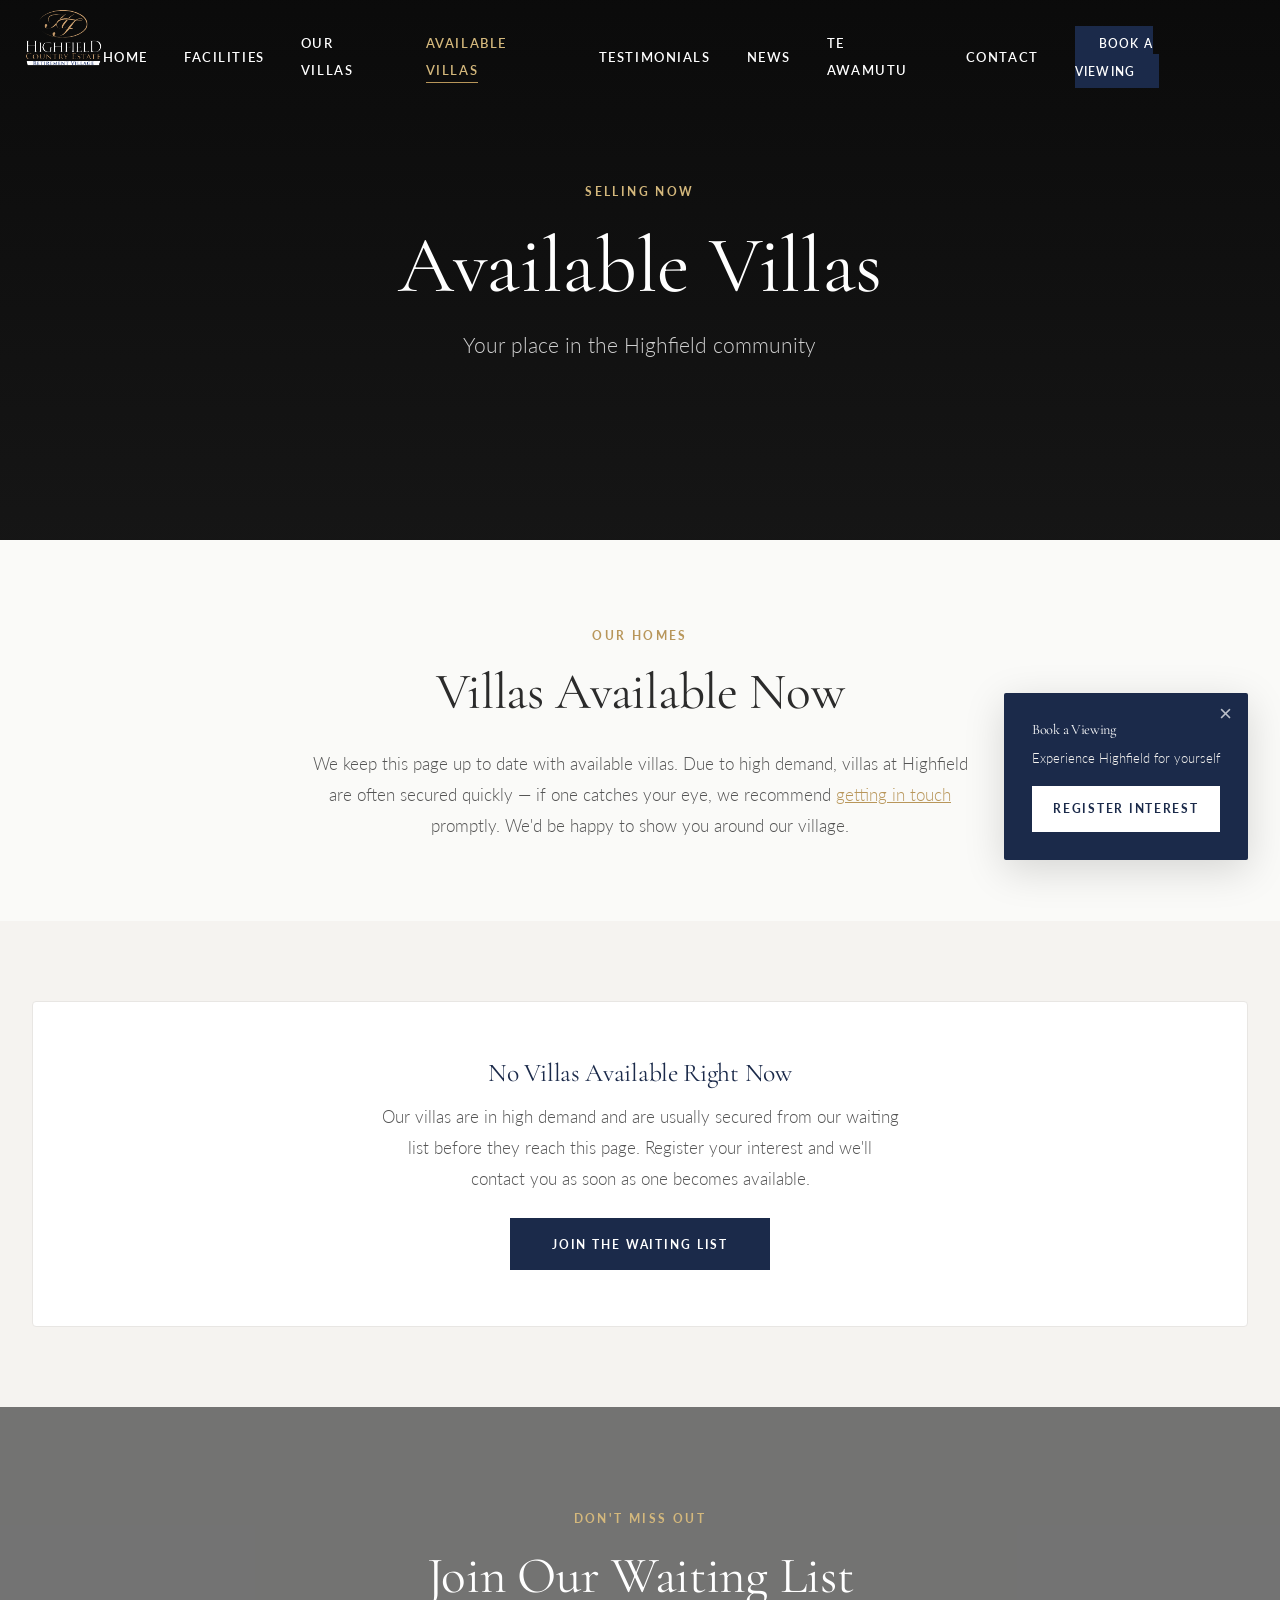
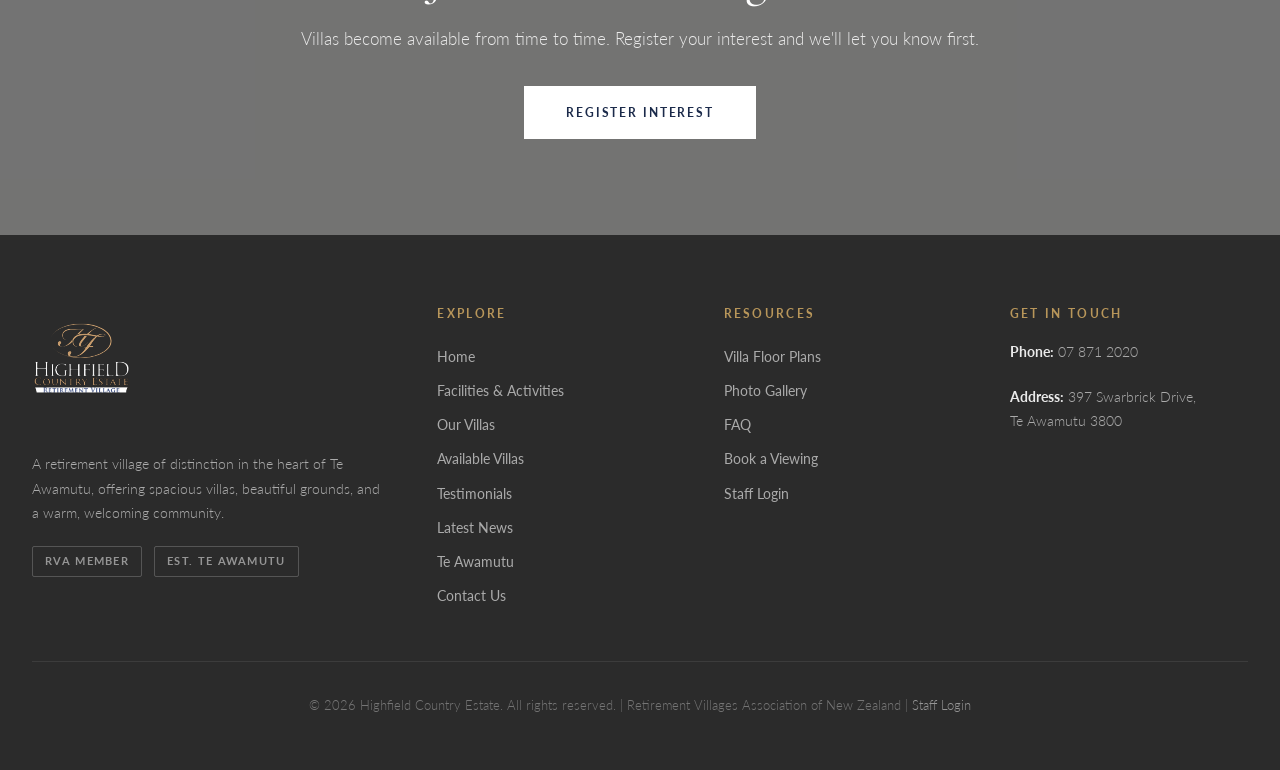
==== available-villas.html @ c6c20c53 "Add files via upload" ====
<!DOCTYPE html>
<html lang="en">
<head>
  <meta charset="UTF-8">
  <meta name="viewport" content="width=device-width, initial-scale=1.0">
  <title>Available Villas — Highfield Country Estate</title>
  <meta name="description" content="Villas currently available at Highfield Country Estate retirement village in Te Awamutu.">
  <link rel="preconnect" href="https://fonts.googleapis.com">
  <link href="https://fonts.googleapis.com/css2?family=Cormorant+Garamond:ital,wght@0,300;0,400;0,500;0,600;0,700;1,300;1,400;1,500&family=Lato:wght@300;400;600;700&display=swap" rel="stylesheet">
  <link rel="stylesheet" href="css/style.css">
  <link rel="icon" type="image/png" href="https://d3e5t04pmhhh45.cloudfront.net/logos/968/dark.v20250306110235.png">
</head>
<body>

  <!-- ===== HEADER ===== -->
  <header class="site-header" id="header">
    <div class="header-inner">
      <a href="index.html" class="logo">
        <img src="images/logo.svg" alt="Highfield Country Estate" style="height: 80px; width: auto; display: block; background: transparent;">
      </a>
      <button class="nav-toggle" id="navToggle" aria-label="Toggle navigation">
        <span></span><span></span><span></span>
      </button>
      <nav class="main-nav" id="mainNav">
        <ul>
          <li><a href="index.html">Home</a></li>
          <li><a href="facilities.html">Facilities</a></li>
          <li><a href="villas.html">Our Villas</a></li>
          <li><a href="available-villas.html" class="active">Available Villas</a></li>
          <li><a href="testimonials.html">Testimonials</a></li>
          <li><a href="news.html">News</a></li>
          <li><a href="te-awamutu.html">Te Awamutu</a></li>
          <li><a href="contact.html">Contact</a></li>
          <li><a href="contact.html" class="nav-cta">Book a Viewing</a></li>
        </ul>
      </nav>
    </div>
  </header>

  <!-- ===== PAGE HERO ===== -->
  <section class="hero page-hero">
    <div class="hero-bg" style="background-image: url('https://rocketspark.pictures/CF-a0fada4e-e520-45de-903a-7fb792ec3360/fit=cover,gravity=auto,width=1600,height=900,sharpen=1.00/1150aea2f7b8bb87fc5059102fbc6cbb.jpg');"></div>
    <div class="hero-content">
      <span class="section-label">Selling Now</span>
      <h1 data-edit="available-villas.heroTitle">Available Villas</h1>
      <p class="hero-tagline" data-edit="available-villas.heroTagline">Your place in the Highfield community</p>
    </div>
  </section>

  <!-- ===== INTRO ===== -->
  <section class="section-white" style="padding: 5rem 0;">
    <div class="container-tight">
      <div class="text-center">
        <span class="section-label">Our Homes</span>
        <h2 class="section-title centered" data-edit="available-villas.heading1">Villas Available Now</h2>
        <p style="max-width: 680px; margin: 0 auto;">We keep this page up to date with available villas. Due to high demand, villas at Highfield are often secured quickly &mdash; if one catches your eye, we recommend <a href="contact.html" style="color: var(--gold); text-decoration: underline;">getting in touch</a> promptly. We'd be happy to show you around our village.</p>
      </div>
    </div>
  </section>

  <!-- ===== AVAILABLE VILLA CARDS ===== -->
  <section class="section-cream">
    <div class="container">
      <div id="hf-villas" class="grid grid-3"></div>
    </div>
  </section>

  <!-- ===== CTA ===== -->
  <section class="cta-banner">
    <div class="cta-banner-bg" style="background-image: url('https://rocketspark.pictures/CF-a0fada3f-053b-4a9c-ac99-373a5bd87afc/fit=cover,gravity=auto,width=1600,height=900,sharpen=1.00/80f9bd8e4596696e712f39272c5ea77f.jpg');"></div>
    <div class="cta-banner-content">
      <span class="section-label" style="color: var(--gold-light);">Don't Miss Out</span>
      <h2 data-edit="available-villas.heading2">Join Our Waiting List</h2>
      <p data-edit="available-villas.para1">Villas become available from time to time. Register your interest and we'll let you know first.</p>
      <a href="contact.html" class="btn btn-light">Register Interest</a>
    </div>
  </section>

  <!-- ===== FOOTER ===== -->
  <footer class="site-footer">
    <div class="container">
      <div class="footer-grid">
        <div class="footer-col">
          <div class="footer-logo">
            <a href="index.html"><img src="images/logo.svg" alt="Highfield Country Estate" style="height: 100px; width: auto; display: block; background: transparent; margin-bottom: 1rem;"></a>
          </div>
          <p data-edit="available-villas.para2">A retirement village of distinction in the heart of Te Awamutu, offering spacious villas, beautiful grounds, and a warm, welcoming community.</p>
          <div class="footer-badges">
            <div class="footer-badge">RVA Member</div>
            <div class="footer-badge">Est. Te Awamutu</div>
          </div>
        </div>
        <div class="footer-col">
          <h4>Explore</h4>
          <a href="index.html">Home</a>
          <a href="facilities.html">Facilities &amp; Activities</a>
          <a href="villas.html">Our Villas</a>
          <a href="available-villas.html">Available Villas</a>
          <a href="testimonials.html">Testimonials</a>
          <a href="news.html">Latest News</a>
          <a href="te-awamutu.html">Te Awamutu</a>
          <a href="contact.html">Contact Us</a>
        </div>
        <div class="footer-col">
          <h4>Resources</h4>
          <a href="villas.html#floor-plans">Villa Floor Plans</a>
          <a href="gallery.html">Photo Gallery</a>
          <a href="contact.html#faq">FAQ</a>
          <a href="contact.html">Book a Viewing</a>
          <a href="staff-login.html">Staff Login</a>
        </div>
        <div class="footer-col">
          <h4>Get in Touch</h4>
          <p><strong style="color: rgba(255,255,255,0.9);">Phone:</strong> 07 871 2020</p>
          <p><strong style="color: rgba(255,255,255,0.9);">Address:</strong> 397 Swarbrick Drive,<br>Te Awamutu 3800</p>
        </div>
      </div>
      <div class="footer-bottom">
        <p>&copy; 2026 Highfield Country Estate. All rights reserved. | Retirement Villages Association of New Zealand | <a href="staff-login.html" style="color: rgba(255,255,255,0.5);">Staff Login</a></p>
      </div>
    </div>
  </footer>

  <!-- ===== STICKY SIDEBAR ===== -->
  <aside class="sticky-sidebar" id="stickySidebar">
    <button class="sidebar-close" onclick="document.getElementById('stickySidebar').style.display='none'" aria-label="Close">&times;</button>
    <h4>Book a Viewing</h4>
    <p>Experience Highfield for yourself</p>
    <a href="contact.html" class="btn btn-light">Register Interest</a>
  </aside>

  <script src="js/site-data.js"></script>
  <script src="js/cms.js"></script>
  <script>
    document.getElementById('navToggle').addEventListener('click', () => {
      document.getElementById('mainNav').classList.toggle('open');
    });
  </script>
</body>
</html>
---- css/style.css ----
/* ====================================
   HIGHFIELD COUNTRY ESTATE
   Sanderson Group Aesthetic — Complete
   ==================================== */

@import url('https://fonts.googleapis.com/css2?family=Cormorant+Garamond:ital,wght@0,300;0,400;0,500;0,600;0,700;1,300;1,400;1,500&family=Lato:wght@300;400;600;700&display=swap');

/* ====================================
   ROOT VARIABLES
   ==================================== */
:root {
  /* Palette */
  --primary-green: #1B2A4A;
  --dark-green: #132038;
  --accent-green: #2C4070;
  --cream: #F5F3F0;
  --cream-dark: #E8E4DF;
  --off-white: #FAFAF8;
  --text-dark: #2B2B2B;
  --text-mid: #555;
  --text-light: #FFFFFF;
  --border-light: #E8E6E3;
  --gold: #B8965A;
  --gold-light: #D4B87C;

  /* Typography */
  --font-serif: 'Cormorant Garamond', Georgia, serif;
  --font-sans: 'Lato', 'Helvetica Neue', sans-serif;

  /* Spacing */
  --spacing-xs: 0.5rem;
  --spacing-sm: 1rem;
  --spacing-md: 2rem;
  --spacing-lg: 3rem;
  --spacing-xl: 4rem;
  --spacing-xxl: 6rem;

  /* Transitions */
  --transition: all 0.4s cubic-bezier(0.4, 0, 0.2, 1);
  --transition-fade: opacity 0.6s ease-out;
}

/* ====================================
   GLOBAL RESET
   ==================================== */
*, *::before, *::after {
  margin: 0;
  padding: 0;
  box-sizing: border-box;
}

html {
  scroll-behavior: smooth;
  font-size: 16px;
}

body {
  font-family: var(--font-sans);
  color: var(--text-dark);
  background-color: var(--off-white);
  line-height: 1.7;
  -webkit-font-smoothing: antialiased;
  -moz-osx-font-smoothing: grayscale;
  overflow-x: hidden;
}

img {
  max-width: 100%;
  height: auto;
  display: block;
}

/* ====================================
   TYPOGRAPHY
   ==================================== */
h1, h2, h3, h4, h5, h6 {
  font-family: var(--font-serif);
  font-weight: 400;
  line-height: 1.2;
  letter-spacing: -0.3px;
  color: var(--text-dark);
}

h1 { font-size: clamp(2.8rem, 7vw, 4.5rem); margin-bottom: 1rem; }
h2 { font-size: clamp(2rem, 5vw, 3.2rem); margin-bottom: 1rem; }
h3 { font-size: clamp(1.4rem, 3vw, 1.8rem); margin-bottom: 0.75rem; }
h4 { font-size: 1.1rem; margin-bottom: 0.5rem; }

p {
  font-size: 1.05rem;
  line-height: 1.85;
  margin-bottom: 1.25rem;
  font-weight: 300;
  color: var(--text-mid);
}

a {
  color: var(--primary-green);
  text-decoration: none;
  transition: var(--transition);
}

a:hover { opacity: 0.75; }

ul { list-style: none; }

/* ====================================
   LAYOUT
   ==================================== */
.container {
  max-width: 1300px;
  margin: 0 auto;
  padding: 0 2rem;
}

.container-tight {
  max-width: 860px;
  margin: 0 auto;
  padding: 0 2rem;
}

.text-center { text-align: center; }

/* ====================================
   SECTION LABELS & TITLES
   ==================================== */
.section-label {
  display: inline-block;
  font-family: var(--font-sans);
  font-size: 0.75rem;
  font-weight: 700;
  text-transform: uppercase;
  letter-spacing: 0.2em;
  color: var(--gold);
  margin-bottom: 1rem;
}

.section-title {
  font-family: var(--font-serif);
  font-weight: 400;
  line-height: 1.2;
  margin-bottom: 1.5rem;
}

.section-title.centered {
  text-align: center;
}

/* ====================================
   SECTION BACKGROUNDS
   ==================================== */
.section-white {
  background-color: var(--off-white);
  padding: 5rem 0;
}

.section-cream {
  background-color: var(--cream);
  padding: 5rem 0;
}

.section-green {
  background-color: var(--primary-green);
  padding: 5rem 0;
  color: var(--text-light);
}

.section-green h1, .section-green h2, .section-green h3, .section-green h4 {
  color: var(--text-light);
}

.section-green p { color: var(--cream); }

/* Legacy section classes */
.section { padding: var(--spacing-xxl) 0; }
.bg-green { background-color: var(--primary-green); color: var(--text-light); }
.bg-green h1, .bg-green h2, .bg-green h3 { color: var(--text-light); }
.bg-green p, .bg-green a { color: var(--cream); }
.bg-cream { background-color: var(--cream); }
.bg-white { background-color: var(--off-white); }

/* ====================================
   HEADER & NAVIGATION
   ==================================== */
.site-header {
  position: absolute;
  top: 0;
  left: 0;
  right: 0;
  z-index: 1000;
  background: transparent;
  border: none;
  outline: none;
  box-shadow: none;
}

.header-inner {
  max-width: 1400px;
  margin: 0 auto;
  display: flex;
  justify-content: space-between;
  align-items: flex-start;
  padding: 1rem 2.5rem;
}

/* Logo */
.site-header .logo {
  display: flex;
  align-items: center;
  gap: 0.75rem;
  text-decoration: none;
  max-width: none;
  margin-top: -1rem;
  margin-left: -1rem;
}

.site-header .logo-icon {
  width: 48px;
  height: 48px;
  object-fit: contain;
}

/* Header logo image: white on transparent header over dark hero */
.site-header .logo img {
  height: 150px;
  width: auto;
  display: block;
  background: transparent;
}

.logo-text h2 {
  font-family: var(--font-serif);
  font-size: 1.5rem;
  font-weight: 500;
  color: var(--text-dark);
  margin-bottom: 0;
  line-height: 1.1;
  letter-spacing: 0.5px;
}

.logo-text h2 {
  color: var(--text-dark);
}

.logo-text span {
  font-family: var(--font-sans);
  font-size: 0.65rem;
  font-weight: 600;
  text-transform: uppercase;
  letter-spacing: 0.25em;
  color: var(--gold);
}

/* Main Nav */
.main-nav {
  padding-top: 0.75rem;
}

.main-nav ul {
  display: flex;
  align-items: center;
  gap: 2.25rem;
  list-style: none;
}

.main-nav a {
  font-family: var(--font-sans);
  font-size: 0.82rem;
  font-weight: 600;
  text-transform: uppercase;
  letter-spacing: 0.12em;
  color: #fff;
  position: relative;
  padding-bottom: 2px;
}

.main-nav a::after {
  content: '';
  position: absolute;
  bottom: -3px;
  left: 0;
  width: 0;
  height: 1.5px;
  background: var(--gold);
  transition: width 0.3s ease;
}

.main-nav a:hover::after,
.main-nav a.active::after {
  width: 100%;
}

.main-nav a:hover { opacity: 1; color: var(--gold-light); }
.main-nav a.active { color: var(--gold-light); }

/* Nav CTA Button */
.nav-cta {
  background: var(--primary-green) !important;
  color: var(--text-light) !important;
  padding: 0.6rem 1.5rem !important;
  border-radius: 0 !important;
  letter-spacing: 0.1em !important;
  font-size: 0.75rem !important;
  transition: background 0.3s ease !important;
}

.nav-cta::after { display: none !important; }

.nav-cta:hover {
  background: var(--dark-green) !important;
  opacity: 1 !important;
}

/* Mobile Nav Toggle */
.nav-toggle {
  display: none;
  flex-direction: column;
  gap: 5px;
  background: none;
  border: none;
  cursor: pointer;
  padding: 4px;
  z-index: 1001;
}

.nav-toggle span {
  width: 22px;
  height: 2px;
  background: #fff;
  transition: var(--transition);
  display: block;
}

@media (max-width: 968px) {
  .nav-toggle { display: flex; }

  .main-nav {
    position: fixed;
    top: 0;
    right: 0;
    width: 100%;
    height: 100vh;
    background: rgba(255,255,255,0.98);
    backdrop-filter: blur(20px);
    transform: translateX(100%);
    transition: transform 0.4s cubic-bezier(0.4, 0, 0.2, 1);
    display: flex;
    align-items: center;
    justify-content: center;
  }

  .main-nav.open { transform: translateX(0); }

  .main-nav ul {
    flex-direction: column;
    gap: 2rem;
    text-align: center;
  }

  .main-nav a { font-size: 1.2rem; }

  .header-inner { padding: 1rem 1.5rem; }
}

/* ====================================
   HERO SECTION
   ==================================== */
.hero {
  position: relative;
  height: 100vh;
  min-height: 600px;
  background: #000;
  display: flex;
  align-items: center;
  justify-content: center;
  overflow: hidden;
  margin: 0;
  padding: 0;
  border: none;
  outline: none;
}

.hero-bg {
  position: absolute;
  inset: 0;
  background-size: cover;
  background-position: center;
  background-repeat: no-repeat;
}

.hero-bg::after {
  content: '';
  position: absolute;
  inset: 0;
  background: linear-gradient(
    to bottom,
    rgba(43, 43, 43, 0.25) 0%,
    rgba(43, 43, 43, 0.50) 100%
  );
}

.hero-content {
  position: relative;
  z-index: 10;
  text-align: center;
  color: var(--text-light);
  max-width: 900px;
  padding: 2rem;
}

.hero h1 {
  color: var(--text-light);
  font-size: clamp(2.8rem, 8vw, 5rem);
  margin-bottom: 0.75rem;
  animation: fadeInUp 0.8s ease-out 0.3s backwards;
}

.hero .subtitle {
  font-family: var(--font-sans);
  font-size: clamp(1.1rem, 2.5vw, 1.6rem);
  color: rgba(255,255,255,0.85);
  font-weight: 300;
  letter-spacing: 0.03em;
  animation: fadeInUp 0.8s ease-out 0.5s backwards;
}

.hero-tagline {
  font-family: var(--font-sans);
  font-size: clamp(1rem, 2vw, 1.3rem);
  color: rgba(255,255,255,0.8) !important;
  font-weight: 300;
  max-width: 600px;
  margin: 0.75rem auto 0;
}

/* Page hero (shorter, for subpages) */
.page-hero {
  height: 60vh;
  min-height: 420px;
}

.page-hero .section-label {
  color: var(--gold-light);
}

/* Hero video (homepage) */
.hero-video-container {
  position: absolute;
  inset: 0;
  z-index: 2;
}

.hero-video-container iframe {
  position: absolute;
  top: 50%;
  left: 50%;
  transform: translate(-50%, -50%);
  width: 177.78vh; /* 16:9 aspect ratio */
  height: 100vh;
  min-width: 100%;
  min-height: 100%;
  border: none;
}

.hero-video-container::after {
  content: '';
  position: absolute;
  inset: 0;
  background: linear-gradient(
    to bottom,
    rgba(43, 43, 43, 0.15) 0%,
    rgba(43, 43, 43, 0.45) 100%
  );
  pointer-events: none;
}

/* ====================================
   FEATURE SECTIONS (Image + Text pairs)
   ==================================== */
.feature-pair {
  display: grid;
  grid-template-columns: 1fr 1fr;
  gap: 4rem;
  align-items: center;
  margin-bottom: 4rem;
}

.feature-pair:last-child { margin-bottom: 0; }

.feature-pair.reverse .feature-image { order: 2; }
.feature-pair.reverse .feature-text { order: 1; }

.feature-image {
  position: relative;
  overflow: hidden;
  border-radius: 2px;
}

.feature-image img {
  width: 100%;
  height: auto;
  display: block;
  transition: transform 0.7s ease;
}

.feature-pair:hover .feature-image img {
  transform: scale(1.03);
}

.feature-text { padding: 1rem 0; }
.feature-text h2 { margin-bottom: 1.25rem; }
.feature-text p { margin-bottom: 1rem; }

@media (max-width: 968px) {
  .feature-pair {
    grid-template-columns: 1fr;
    gap: 2rem;
  }
  .feature-pair.reverse .feature-image,
  .feature-pair.reverse .feature-text { order: initial; }
}

/* ====================================
   GRID SYSTEM
   ==================================== */
.grid {
  display: grid;
  gap: 2rem;
}

.grid-2 { grid-template-columns: repeat(2, 1fr); }
.grid-3 { grid-template-columns: repeat(3, 1fr); }
.grid-4 { grid-template-columns: repeat(4, 1fr); }

.grid-card {
  background: white;
  border-radius: 2px;
  overflow: hidden;
  transition: transform 0.4s ease, box-shadow 0.4s ease;
}

.grid-card:hover {
  transform: translateY(-4px);
  box-shadow: 0 12px 40px rgba(0,0,0,0.08);
}

.grid-card img {
  width: 100%;
  height: 280px;
  object-fit: cover;
  transition: transform 0.6s ease;
}

.grid-card:hover img { transform: scale(1.04); }

.grid-card-content {
  padding: 1.5rem;
}

.grid-card h3 { font-size: 1.2rem; margin-bottom: 0.5rem; }
.grid-card p { font-size: 0.95rem; color: var(--text-mid); margin-bottom: 0; }

@media (max-width: 968px) {
  .grid-3, .grid-4 { grid-template-columns: repeat(2, 1fr); }
}

@media (max-width: 600px) {
  .grid-2, .grid-3, .grid-4 { grid-template-columns: 1fr; }
}

/* ====================================
   BUTTONS
   ==================================== */
.btn {
  display: inline-block;
  padding: 0.85rem 2.5rem;
  font-family: var(--font-sans);
  font-size: 0.78rem;
  font-weight: 700;
  text-transform: uppercase;
  letter-spacing: 0.15em;
  border: 2px solid var(--primary-green);
  background: var(--primary-green);
  color: var(--text-light);
  cursor: pointer;
  transition: var(--transition);
  text-decoration: none;
  border-radius: 0;
  text-align: center;
}

.btn:hover {
  background: var(--dark-green);
  border-color: var(--dark-green);
  opacity: 1;
}

.btn-primary {
  background: var(--primary-green);
  border-color: var(--primary-green);
  color: var(--text-light);
}

.btn-primary:hover {
  background: var(--dark-green);
  border-color: var(--dark-green);
}

.btn-outline {
  background: transparent;
  color: var(--primary-green);
}

.btn-outline:hover {
  background: var(--primary-green);
  color: var(--text-light);
}

.btn-light {
  background: var(--text-light);
  color: var(--primary-green);
  border-color: var(--text-light);
}

.btn-light:hover {
  background: var(--cream);
  border-color: var(--cream);
  opacity: 1;
}

/* ====================================
   CTA BLOCKS
   ==================================== */
.cta-block {
  text-align: center;
  padding: 4rem 2rem;
  background: var(--primary-green);
  border-radius: 2px;
}

.cta-block h2 { color: var(--text-light); margin-bottom: 1.25rem; }
.cta-block p { color: var(--cream); margin-bottom: 2rem; font-size: 1.15rem; }

/* Full-width CTA Banner with background image */
.cta-banner {
  position: relative;
  padding: 6rem 2rem;
  overflow: hidden;
  text-align: center;
}

.cta-banner-bg {
  position: absolute;
  inset: 0;
  background-size: cover;
  background-position: center;
}

.cta-banner-bg::after {
  content: '';
  position: absolute;
  inset: 0;
  background: rgba(43, 43, 43, 0.65);
}

.cta-banner-content {
  position: relative;
  z-index: 2;
  max-width: 700px;
  margin: 0 auto;
}

.cta-banner-content h2 { color: var(--text-light); margin-bottom: 1rem; }
.cta-banner-content p { color: rgba(255,255,255,0.85); margin-bottom: 2rem; }

/* ====================================
   TESTIMONIALS
   ==================================== */
.testimonial {
  background: var(--cream);
  padding: 4rem 3rem;
  border-radius: 2px;
  text-align: center;
  margin-bottom: 3rem;
}

.testimonial-quote {
  font-family: var(--font-serif);
  font-size: clamp(1.4rem, 3.5vw, 2rem);
  font-weight: 400;
  font-style: italic;
  color: var(--text-dark);
  margin-bottom: 1.5rem;
  line-height: 1.5;
}

.testimonial-card {
  background: var(--cream);
  padding: 3rem;
  border-radius: 2px;
  border-left: 3px solid var(--gold);
}

.testimonial-card blockquote {
  font-family: var(--font-serif);
  font-size: 1.2rem;
  font-style: italic;
  color: var(--text-dark);
  line-height: 1.7;
  margin-bottom: 1.25rem;
}

.testimonial-author {
  font-family: var(--font-sans);
  font-weight: 700;
  color: var(--primary-green);
  font-size: 0.8rem;
  text-transform: uppercase;
  letter-spacing: 0.15em;
}

/* ====================================
   TEAM GRID
   ==================================== */
.team-grid {
  display: grid;
  grid-template-columns: repeat(auto-fill, minmax(180px, 1fr));
  gap: 2.5rem;
  margin-top: 3rem;
}

.team-member {
  text-align: center;
}

.team-photo {
  width: 140px;
  height: 140px;
  border-radius: 50%;
  overflow: hidden;
  margin: 0 auto 1rem;
  background: var(--border-light);
}

.team-member h3 {
  font-size: 1.05rem;
  margin-bottom: 0.25rem;
}

.team-member p {
  font-size: 0.82rem;
  color: var(--primary-green);
  font-weight: 600;
  text-transform: uppercase;
  letter-spacing: 0.1em;
}

.team-member:hover .team-photo {
  transform: scale(1.05);
  transition: transform 0.3s ease;
}

.team-bio {
  max-height: 0;
  overflow: hidden;
  transition: max-height 0.5s ease, padding 0.5s ease;
  text-align: left;
  padding: 0 0.5rem;
}

.team-member.expanded .team-bio {
  max-height: 300px;
  padding: 1rem 0.5rem;
}

.team-bio p {
  font-size: 0.85rem;
  font-weight: 400;
  text-transform: none;
  letter-spacing: normal;
  color: var(--text-mid);
  line-height: 1.6;
  margin-bottom: 0.5rem;
}

.team-bio .team-funfact {
  color: var(--primary-green);
  font-style: italic;
  font-size: 0.82rem;
}

/* ====================================
   CONTACT
   ==================================== */
.contact-grid {
  display: grid;
  grid-template-columns: 1fr 1fr;
  gap: 4rem;
  align-items: start;
}

.contact-info-item {
  display: flex;
  gap: 1rem;
  margin-bottom: 1.75rem;
  align-items: flex-start;
}

.contact-icon {
  width: 48px;
  height: 48px;
  display: flex;
  align-items: center;
  justify-content: center;
  background: var(--cream);
  border-radius: 50%;
  font-size: 1.2rem;
  flex-shrink: 0;
}

.contact-info-item h4 {
  font-family: var(--font-sans);
  font-size: 0.8rem;
  font-weight: 700;
  text-transform: uppercase;
  letter-spacing: 0.1em;
  color: var(--text-dark);
  margin-bottom: 0.25rem;
}

.contact-info-item p {
  font-size: 0.95rem;
  margin-bottom: 0;
}

/* Contact Form */
.contact-form {
  background: var(--cream);
  padding: 2.5rem;
  border-radius: 2px;
}

.form-group {
  margin-bottom: 1.5rem;
}

.form-group label {
  display: block;
  margin-bottom: 0.5rem;
  font-family: var(--font-sans);
  font-weight: 600;
  font-size: 0.82rem;
  text-transform: uppercase;
  letter-spacing: 0.08em;
  color: var(--text-dark);
}

.form-group input,
.form-group textarea,
.form-group select {
  width: 100%;
  padding: 0.85rem 1rem;
  border: 1px solid var(--border-light);
  border-radius: 2px;
  font-family: var(--font-sans);
  font-size: 1rem;
  background: white;
  transition: border-color 0.3s ease, box-shadow 0.3s ease;
  color: var(--text-dark);
}

.form-group input:focus,
.form-group textarea:focus,
.form-group select:focus {
  outline: none;
  border-color: var(--primary-green);
  box-shadow: 0 0 0 3px rgba(93, 107, 79, 0.1);
}

.form-group textarea {
  resize: vertical;
  min-height: 140px;
}

@media (max-width: 768px) {
  .contact-grid {
    grid-template-columns: 1fr;
    gap: 2rem;
  }
}

/* ====================================
   FAQ ACCORDION
   ==================================== */
.faq-list {
  max-width: 800px;
  margin: 3rem auto 0;
}

.faq-item {
  border-bottom: 1px solid var(--border-light);
}

.faq-item:first-child {
  border-top: 1px solid var(--border-light);
}

.faq-question {
  display: flex;
  justify-content: space-between;
  align-items: center;
  width: 100%;
  padding: 1.5rem 0;
  background: none;
  border: none;
  cursor: pointer;
  text-align: left;
  font-family: var(--font-sans);
  font-size: 1.05rem;
  font-weight: 500;
  color: var(--text-dark);
  transition: color 0.3s ease;
}

.faq-question::after {
  content: '+';
  font-size: 1.4rem;
  font-weight: 300;
  color: var(--gold);
  transition: transform 0.3s ease;
  flex-shrink: 0;
  margin-left: 1rem;
}

.faq-item.active .faq-question::after {
  content: '−';
}

.faq-question:hover { color: var(--primary-green); }

.faq-answer {
  max-height: 0;
  overflow: hidden;
  transition: max-height 0.4s ease;
}

.faq-answer-inner {
  padding-bottom: 1.5rem;
}

.faq-answer-inner p {
  font-size: 0.95rem;
  line-height: 1.8;
  color: var(--text-mid);
}

/* ====================================
   VIDEO EMBED
   ==================================== */
.video-container {
  position: relative;
  width: 100%;
  padding-bottom: 56.25%;
  height: 0;
  overflow: hidden;
  border-radius: 2px;
}

.video-container iframe {
  position: absolute;
  top: 0;
  left: 0;
  width: 100%;
  height: 100%;
  border: none;
}

/* ====================================
   FOOTER
   ==================================== */
.site-footer {
  background: var(--text-dark);
  color: rgba(255,255,255,0.7);
  padding: 4.5rem 0 2rem;
}

.footer-grid {
  display: grid;
  grid-template-columns: 1.5fr 1fr 1fr 1fr;
  gap: 3rem;
  margin-bottom: 3rem;
}

.footer-logo {
  display: flex;
  align-items: center;
  gap: 0.75rem;
  margin-bottom: 1.25rem;
}

.footer-logo span {
  font-family: var(--font-serif);
  font-size: 1.2rem;
  color: white;
  font-weight: 500;
}

.footer-col p {
  font-size: 0.9rem;
  color: rgba(255,255,255,0.6);
  line-height: 1.7;
}

.footer-col h4 {
  font-family: var(--font-sans);
  font-size: 0.72rem;
  font-weight: 700;
  text-transform: uppercase;
  letter-spacing: 0.2em;
  color: var(--gold);
  margin-bottom: 1.25rem;
}

.footer-col a {
  display: block;
  font-size: 0.9rem;
  color: rgba(255,255,255,0.6);
  padding: 0.3rem 0;
  transition: color 0.3s ease;
}

.footer-col a:hover {
  color: white;
  opacity: 1;
}

.footer-badges {
  display: flex;
  gap: 0.75rem;
  margin-top: 1.25rem;
}

.footer-badge {
  font-size: 0.68rem;
  font-weight: 700;
  text-transform: uppercase;
  letter-spacing: 0.12em;
  padding: 0.35rem 0.75rem;
  border: 1px solid rgba(255,255,255,0.2);
  color: rgba(255,255,255,0.5);
  border-radius: 2px;
}

.footer-bottom {
  border-top: 1px solid rgba(255,255,255,0.08);
  padding-top: 2rem;
  text-align: center;
}

.footer-bottom p {
  font-size: 0.8rem;
  color: rgba(255,255,255,0.35);
}

@media (max-width: 968px) {
  .footer-grid {
    grid-template-columns: 1fr 1fr;
    gap: 2rem;
  }
}

@media (max-width: 600px) {
  .footer-grid { grid-template-columns: 1fr; }
}

/* Legacy footer (for backwards compatibility) */
footer:not(.site-footer) {
  background: var(--text-dark);
  color: var(--text-light);
  padding: 4rem 0 2rem;
}

.footer-content {
  display: grid;
  grid-template-columns: repeat(4, 1fr);
  gap: 3rem;
  margin-bottom: 3rem;
}

.footer-section h4 {
  font-family: var(--font-sans);
  font-size: 0.72rem;
  font-weight: 700;
  text-transform: uppercase;
  letter-spacing: 0.2em;
  color: var(--gold);
  margin-bottom: 1rem;
}

.footer-section p, .footer-section a {
  color: rgba(255,255,255,0.6);
  font-size: 0.9rem;
  line-height: 1.8;
}

.footer-section a {
  display: block;
  transition: color 0.3s ease;
}

.footer-section a:hover { color: white; opacity: 1; }

/* ====================================
   STICKY SIDEBAR
   ==================================== */
.sticky-sidebar {
  position: fixed;
  right: 2rem;
  bottom: 2.5rem;
  z-index: 100;
  background: var(--primary-green);
  padding: 1.75rem;
  border-radius: 2px;
  box-shadow: 0 10px 40px rgba(0,0,0,0.15);
  max-width: 260px;
  animation: slideInRight 0.6s ease-out;
}

.sidebar-close {
  position: absolute;
  top: 8px;
  right: 10px;
  background: none;
  border: none;
  color: rgba(255,255,255,0.7);
  font-size: 1.4rem;
  cursor: pointer;
  line-height: 1;
  padding: 2px 6px;
}

.sidebar-close:hover {
  color: #fff;
}

.sticky-sidebar h4 {
  color: var(--text-light);
  font-size: 0.9rem;
  margin-bottom: 0.5rem;
}

.sticky-sidebar p {
  color: var(--cream);
  font-size: 0.82rem;
  margin-bottom: 1rem;
}

.sticky-sidebar .btn {
  width: 100%;
  display: block;
  text-align: center;
  padding: 0.7rem 1rem;
  font-size: 0.72rem;
}

@media (max-width: 768px) {
  .sticky-sidebar {
    right: 1rem;
    bottom: 1rem;
    max-width: 220px;
    padding: 1.25rem;
  }
}

/* ====================================
   FLOOR PLAN CARDS
   ==================================== */
.floor-plan-card {
  cursor: pointer;
  transition: transform 0.3s ease, box-shadow 0.3s ease;
}
.floor-plan-card:hover {
  transform: translateY(-4px);
  box-shadow: 0 12px 32px rgba(0,0,0,0.12);
}

/* ====================================
   ANIMATIONS
   ==================================== */
@keyframes fadeIn {
  from { opacity: 0; }
  to { opacity: 1; }
}

@keyframes fadeInUp {
  from { opacity: 0; transform: translateY(30px); }
  to { opacity: 1; transform: translateY(0); }
}

@keyframes slideInRight {
  from { opacity: 0; transform: translateX(40px); }
  to { opacity: 1; transform: translateX(0); }
}

/* Scroll reveal */
.reveal {
  opacity: 0;
  transform: translateY(30px);
  transition: opacity 0.6s ease-out, transform 0.6s ease-out;
}

.reveal.active {
  opacity: 1;
  transform: translateY(0);
}

/* ====================================
   UTILITIES
   ==================================== */
.mt { margin-top: var(--spacing-lg); }
.mb { margin-bottom: var(--spacing-lg); }
.py-xl { padding: var(--spacing-xxl) 0; }
.overflow-hidden { overflow: hidden; }

/* ====================================
   RESPONSIVE GLOBAL
   ==================================== */
@media (max-width: 768px) {
  .section { padding: 3.5rem 0; }
  .section-white, .section-cream, .section-green { padding: 3.5rem 0; }
  .container, .container-tight { padding: 0 1.25rem; }
  .footer-content { grid-template-columns: 1fr 1fr; gap: 2rem; }
}

@media (max-width: 480px) {
  .footer-content { grid-template-columns: 1fr; }
}
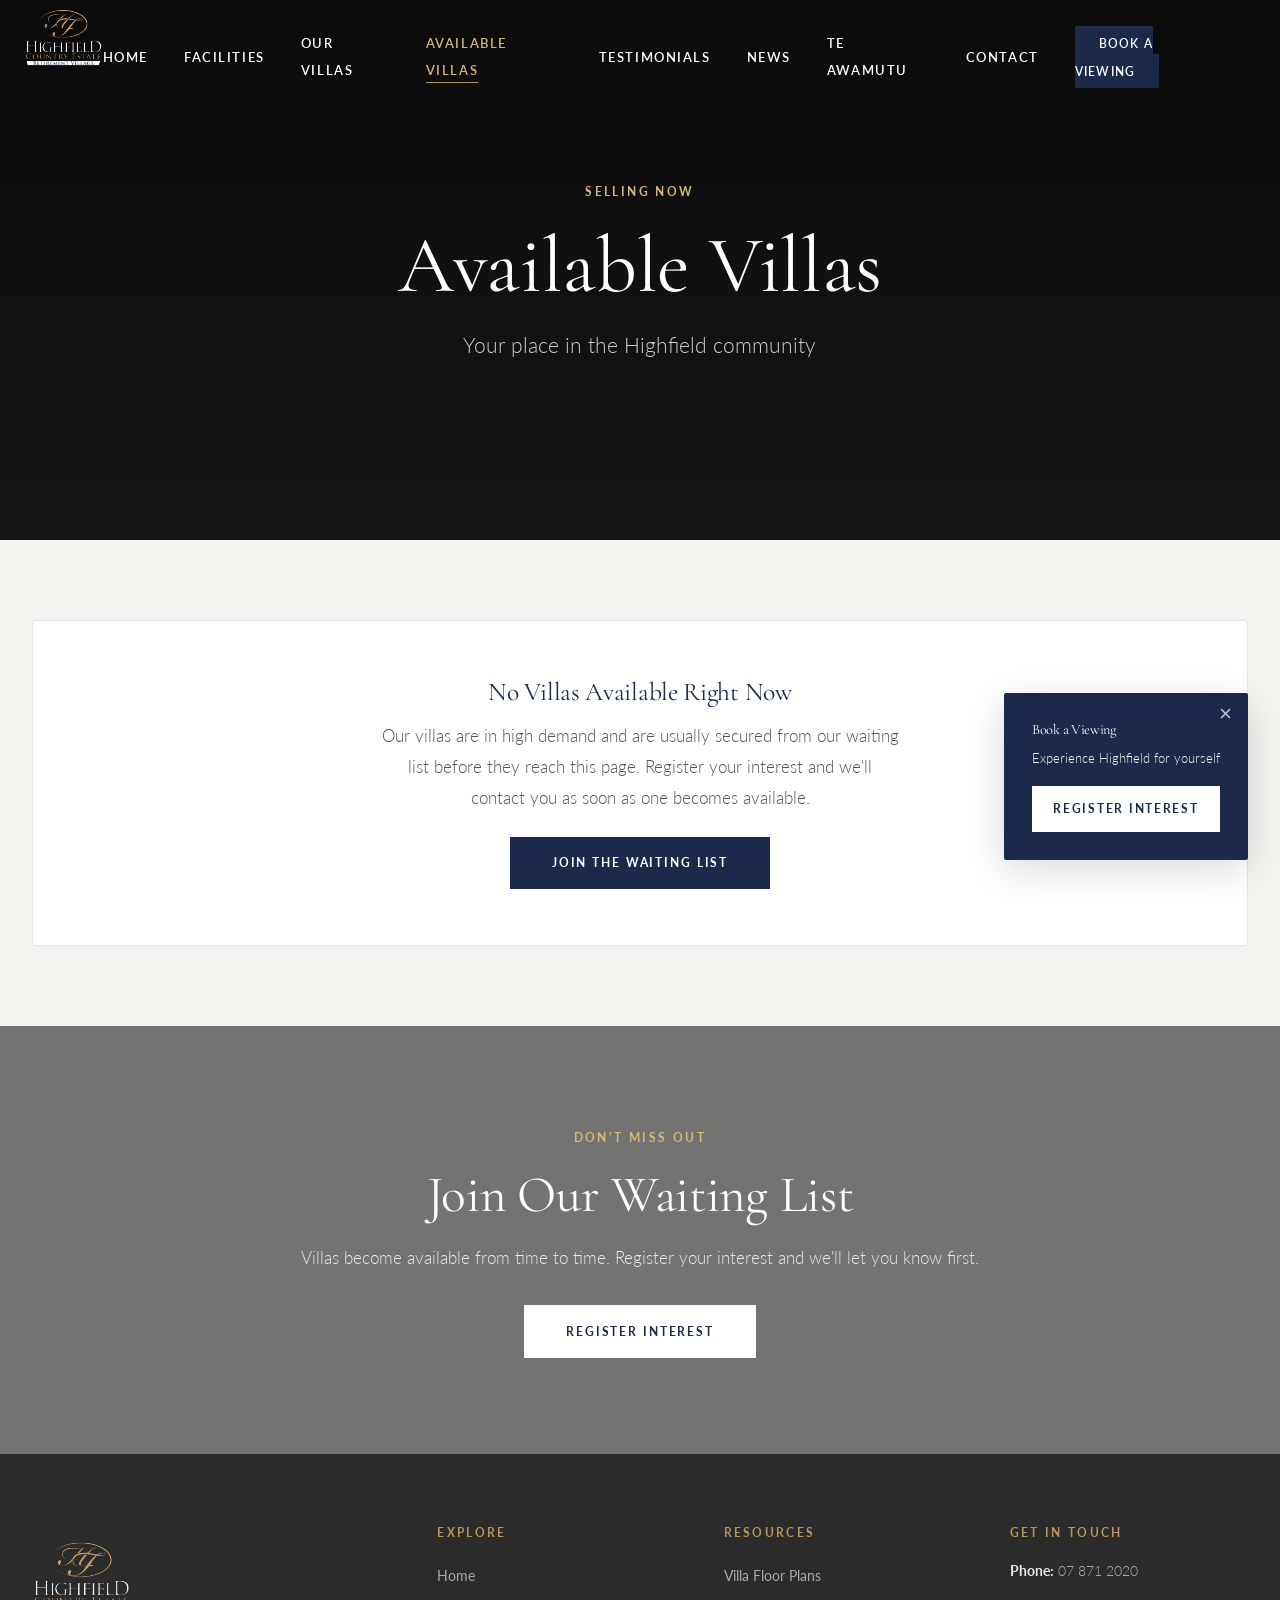
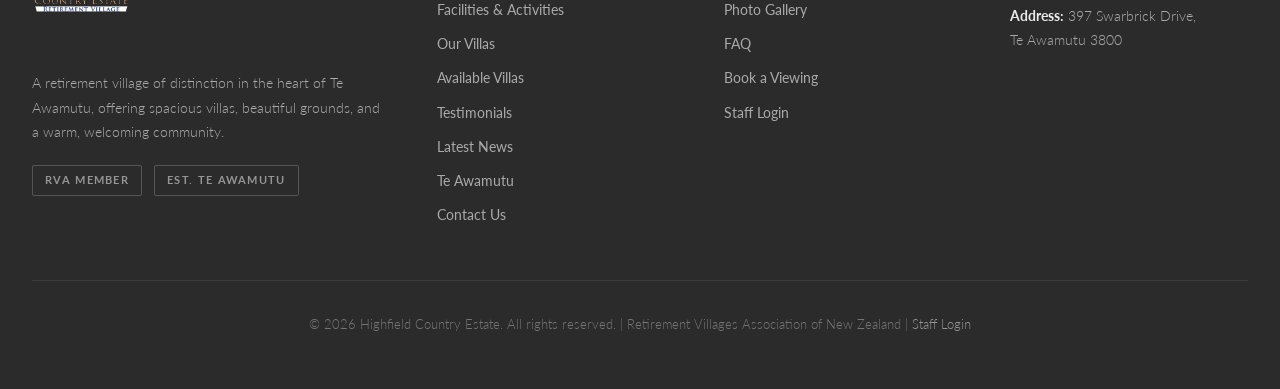
==== commit b5c7626a: "Add files via upload" ====
--- a/available-villas.html
+++ b/available-villas.html
@@ -47,19 +47,8 @@
     </div>
   </section>
 
-  <!-- ===== INTRO ===== -->
-  <section class="section-white" style="padding: 5rem 0;">
-    <div class="container-tight">
-      <div class="text-center">
-        <span class="section-label">Our Homes</span>
-        <h2 class="section-title centered" data-edit="available-villas.heading1">Villas Available Now</h2>
-        <p style="max-width: 680px; margin: 0 auto;">We keep this page up to date with available villas. Due to high demand, villas at Highfield are often secured quickly &mdash; if one catches your eye, we recommend <a href="contact.html" style="color: var(--gold); text-decoration: underline;">getting in touch</a> promptly. We'd be happy to show you around our village.</p>
-      </div>
-    </div>
-  </section>
-
   <!-- ===== AVAILABLE VILLA CARDS ===== -->
-  <section class="section-cream">
+  <section class="section-cream" style="padding-top: 5rem;">
     <div class="container">
       <div id="hf-villas" class="grid grid-3"></div>
     </div>
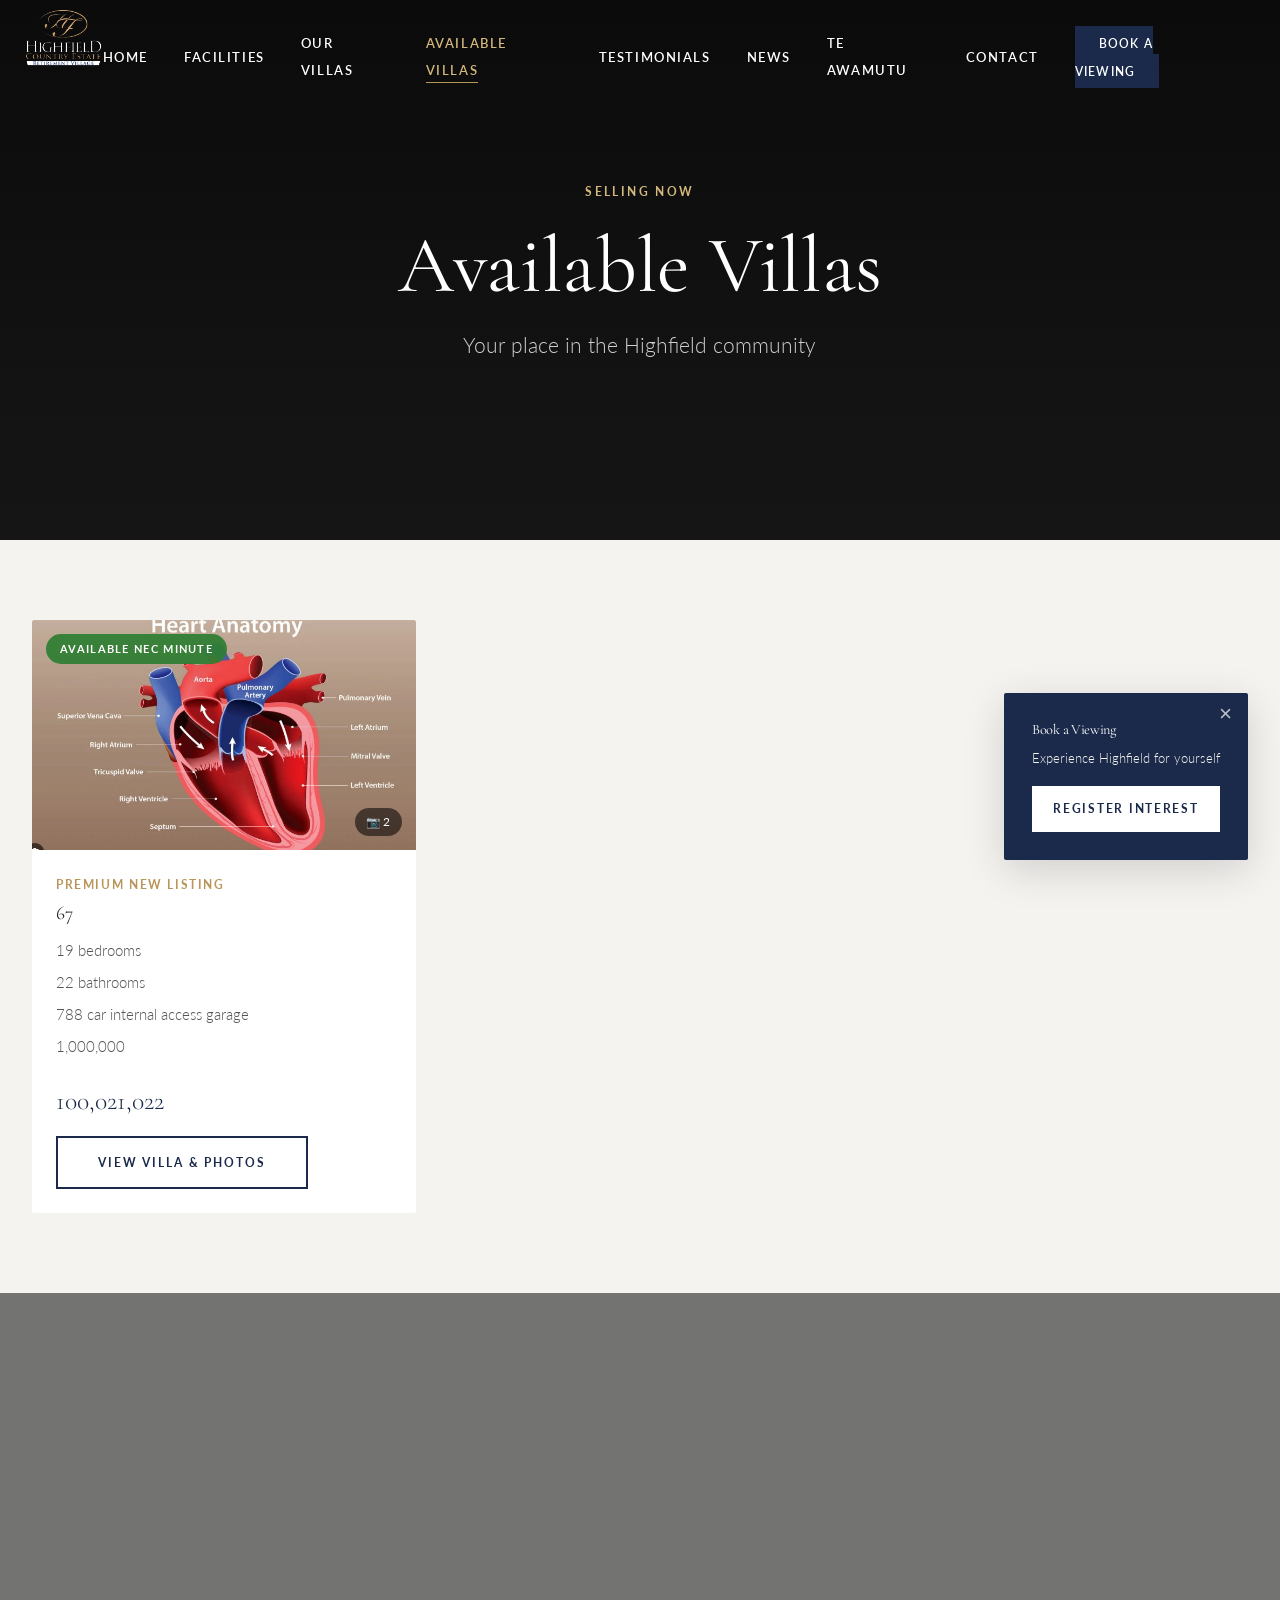
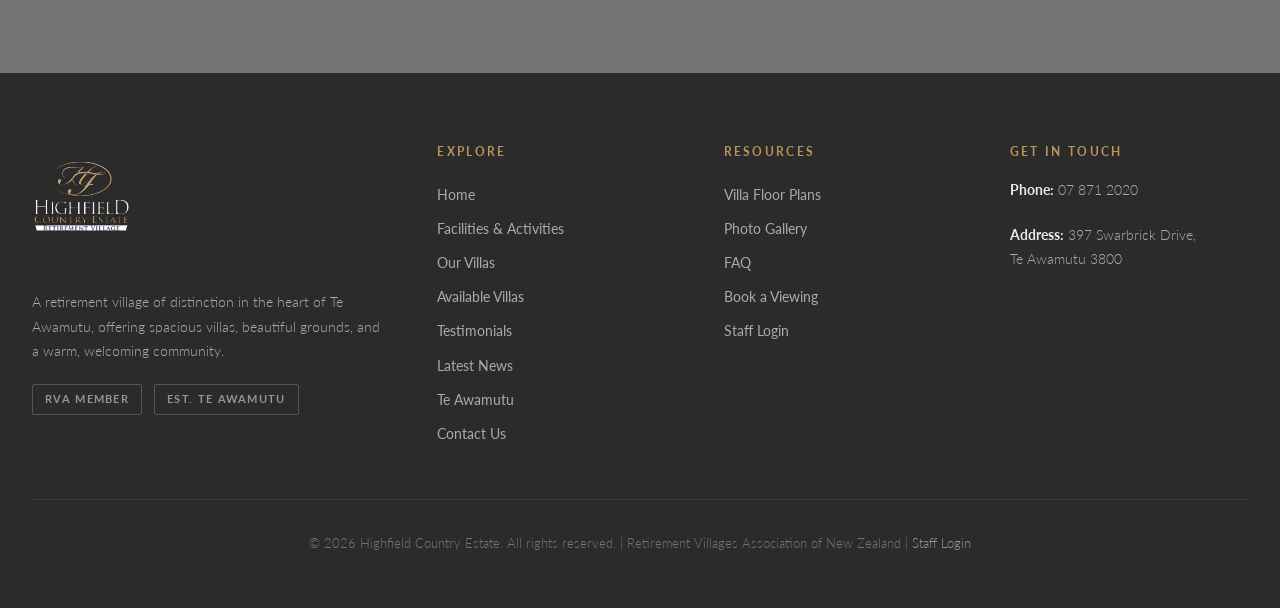
==== commit ba78ce0a: "Add files via upload" ====
--- a/available-villas.html
+++ b/available-villas.html
@@ -55,14 +55,8 @@
   </section>
 
   <!-- ===== CTA ===== -->
-  <section class="cta-banner">
+  <section class="cta-banner" style="min-height: 380px;">
     <div class="cta-banner-bg" style="background-image: url('https://rocketspark.pictures/CF-a0fada3f-053b-4a9c-ac99-373a5bd87afc/fit=cover,gravity=auto,width=1600,height=900,sharpen=1.00/80f9bd8e4596696e712f39272c5ea77f.jpg');"></div>
-    <div class="cta-banner-content">
-      <span class="section-label" style="color: var(--gold-light);">Don't Miss Out</span>
-      <h2 data-edit="available-villas.heading2">Join Our Waiting List</h2>
-      <p data-edit="available-villas.para1">Villas become available from time to time. Register your interest and we'll let you know first.</p>
-      <a href="contact.html" class="btn btn-light">Register Interest</a>
-    </div>
   </section>
 
   <!-- ===== FOOTER ===== -->
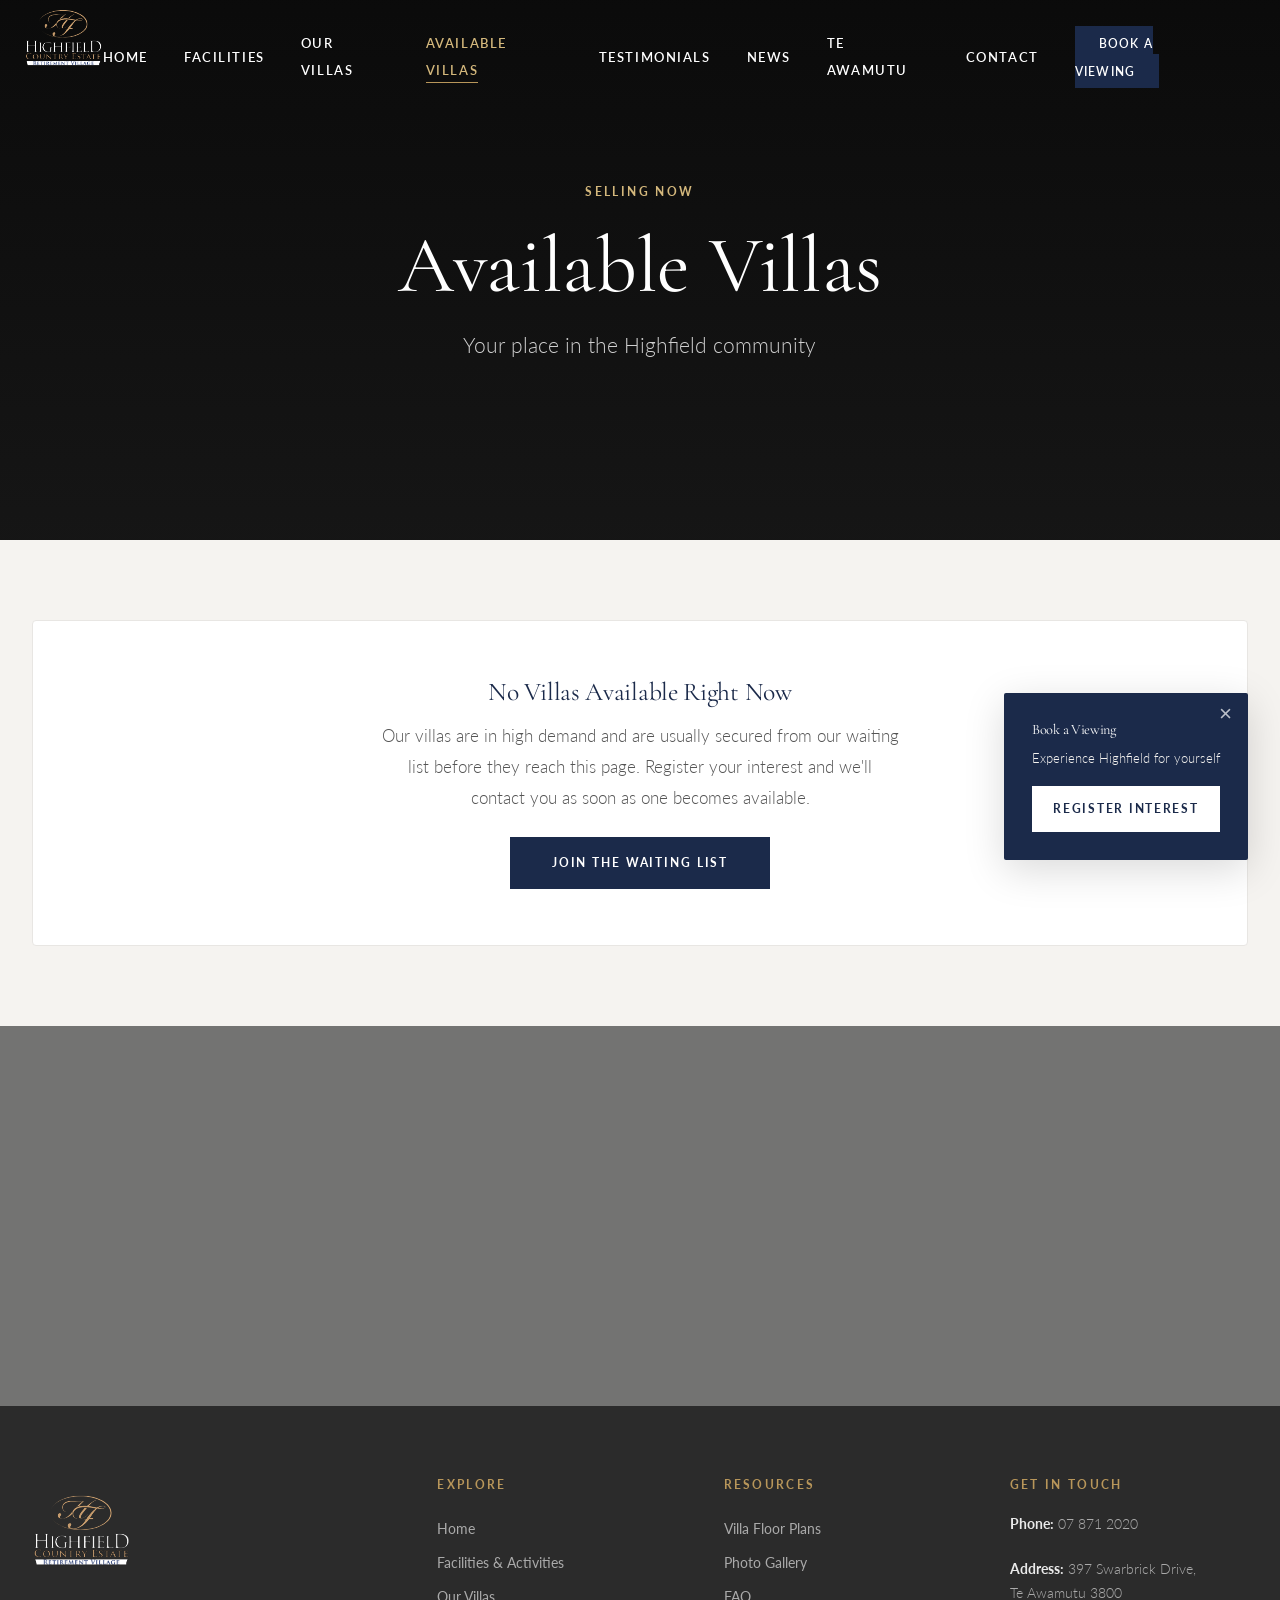
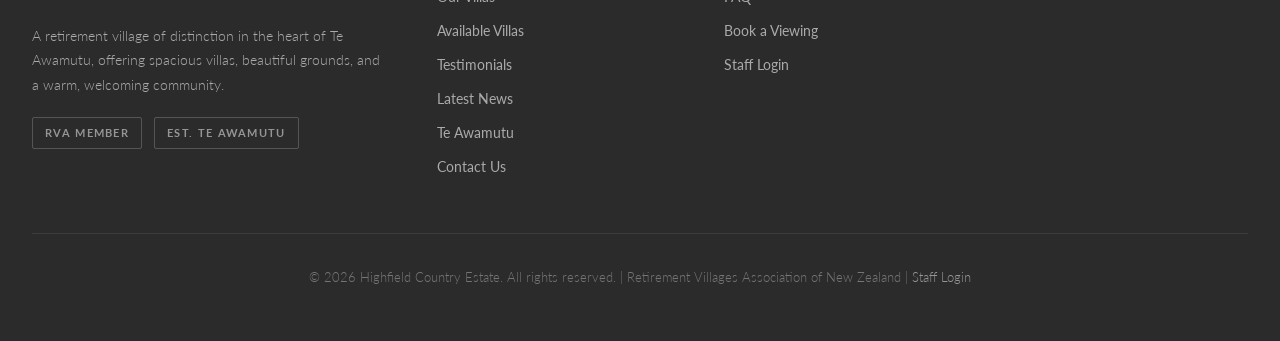
==== commit a977430c: "Add files via upload" ====
--- a/available-villas.html
+++ b/available-villas.html
@@ -39,7 +39,7 @@
 
   <!-- ===== PAGE HERO ===== -->
   <section class="hero page-hero">
-    <div class="hero-bg" style="background-image: url('https://rocketspark.pictures/CF-a0fada4e-e520-45de-903a-7fb792ec3360/fit=cover,gravity=auto,width=1600,height=900,sharpen=1.00/1150aea2f7b8bb87fc5059102fbc6cbb.jpg');"></div>
+    <div class="hero-bg" data-img="available-villas.hero" style="background-image: url('https://rocketspark.pictures/CF-a0fada4e-e520-45de-903a-7fb792ec3360/fit=cover,gravity=auto,width=1600,height=900,sharpen=1.00/1150aea2f7b8bb87fc5059102fbc6cbb.jpg');"></div>
     <div class="hero-content">
       <span class="section-label">Selling Now</span>
       <h1 data-edit="available-villas.heroTitle">Available Villas</h1>
@@ -56,7 +56,7 @@
 
   <!-- ===== CTA ===== -->
   <section class="cta-banner" style="min-height: 380px;">
-    <div class="cta-banner-bg" style="background-image: url('https://rocketspark.pictures/CF-a0fada3f-053b-4a9c-ac99-373a5bd87afc/fit=cover,gravity=auto,width=1600,height=900,sharpen=1.00/80f9bd8e4596696e712f39272c5ea77f.jpg');"></div>
+    <div class="cta-banner-bg" data-img="available-villas.banner" style="background-image: url('https://rocketspark.pictures/CF-a0fada3f-053b-4a9c-ac99-373a5bd87afc/fit=cover,gravity=auto,width=1600,height=900,sharpen=1.00/80f9bd8e4596696e712f39272c5ea77f.jpg');"></div>
   </section>
 
   <!-- ===== FOOTER ===== -->
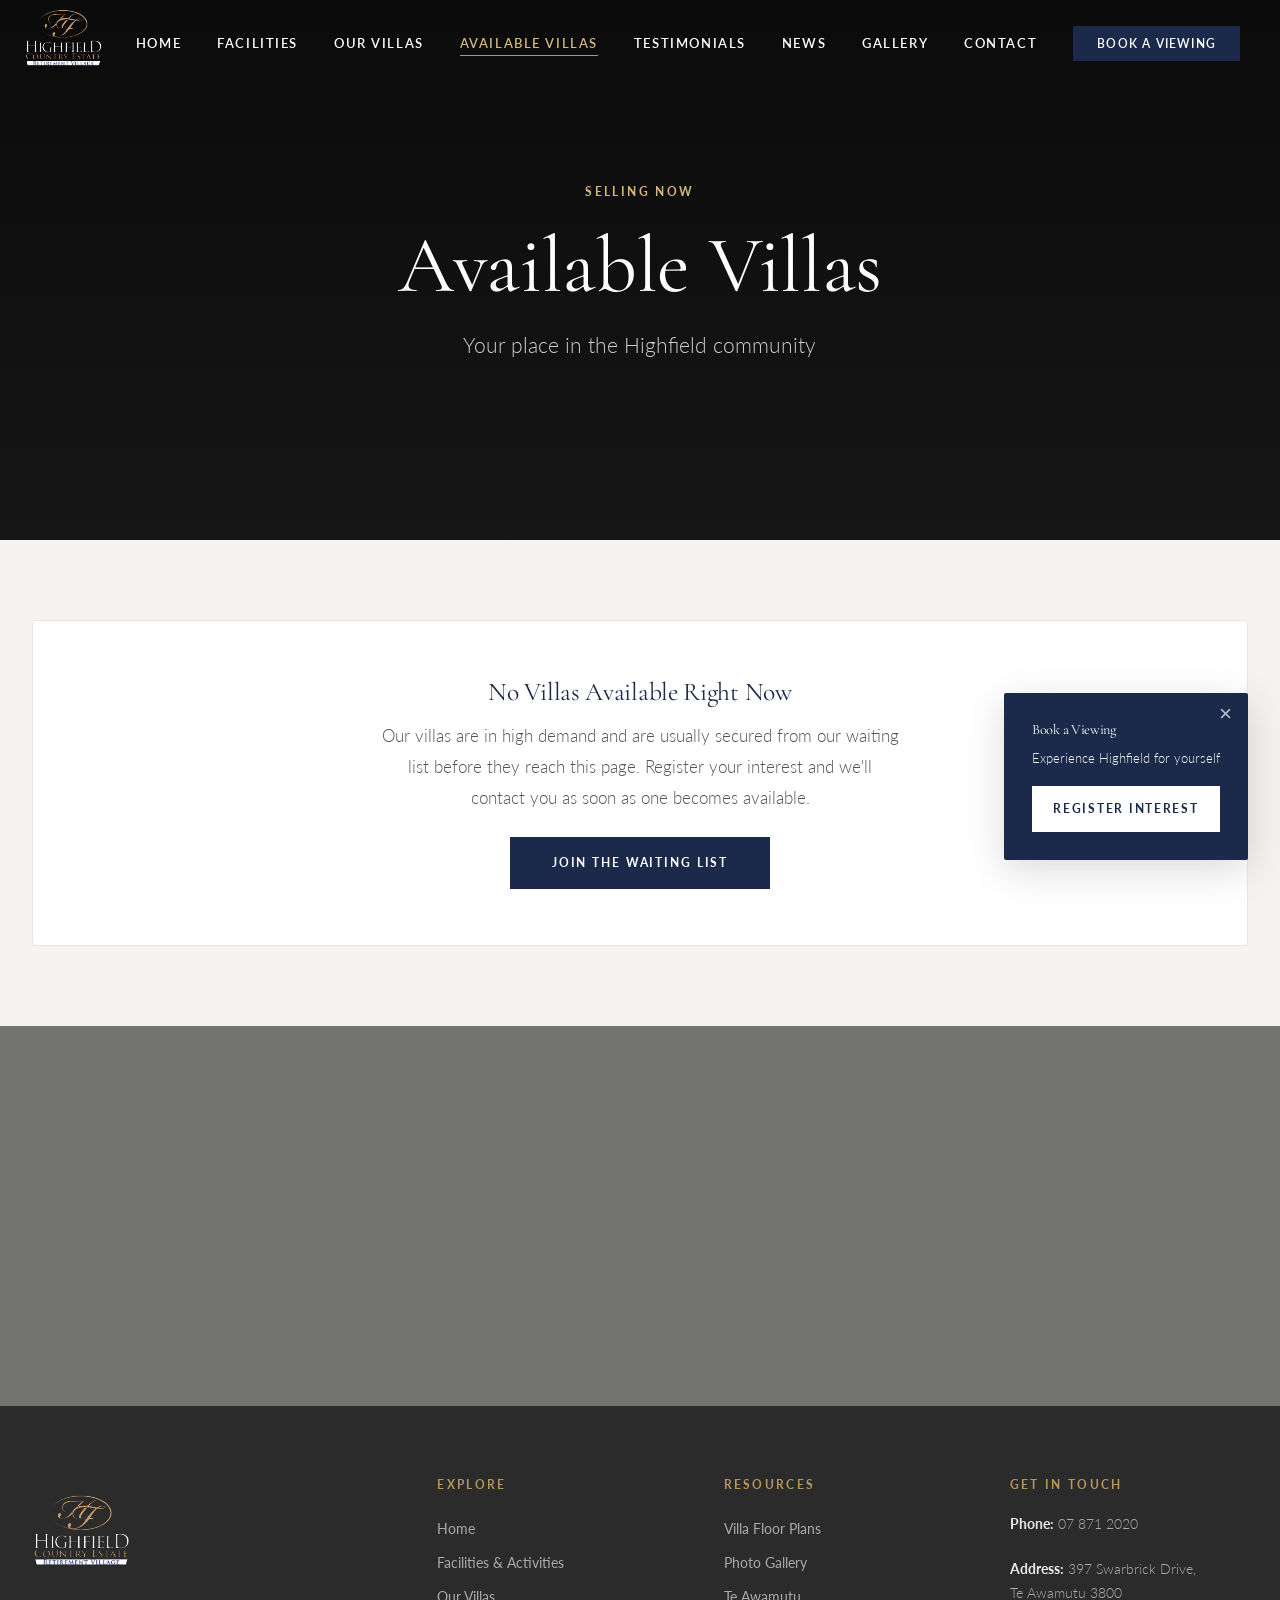
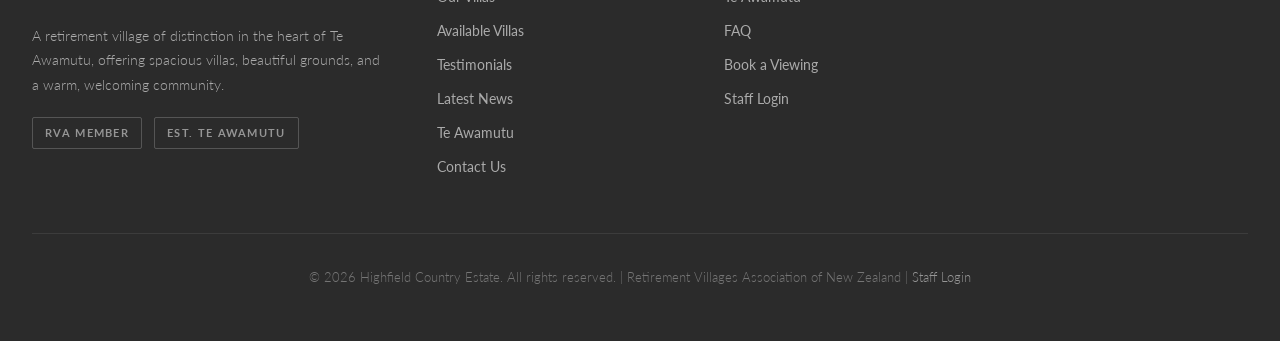
==== commit ab9a78a4: "Add files via upload" ====
--- a/available-villas.html
+++ b/available-villas.html
@@ -29,7 +29,7 @@
           <li><a href="available-villas.html" class="active">Available Villas</a></li>
           <li><a href="testimonials.html">Testimonials</a></li>
           <li><a href="news.html">News</a></li>
-          <li><a href="te-awamutu.html">Te Awamutu</a></li>
+          <li><a href="gallery.html">Gallery</a></li>
           <li><a href="contact.html">Contact</a></li>
           <li><a href="contact.html" class="nav-cta">Book a Viewing</a></li>
         </ul>
@@ -88,6 +88,7 @@
           <h4>Resources</h4>
           <a href="villas.html#floor-plans">Villa Floor Plans</a>
           <a href="gallery.html">Photo Gallery</a>
+          <a href="te-awamutu.html">Te Awamutu</a>
           <a href="contact.html#faq">FAQ</a>
           <a href="contact.html">Book a Viewing</a>
           <a href="staff-login.html">Staff Login</a>
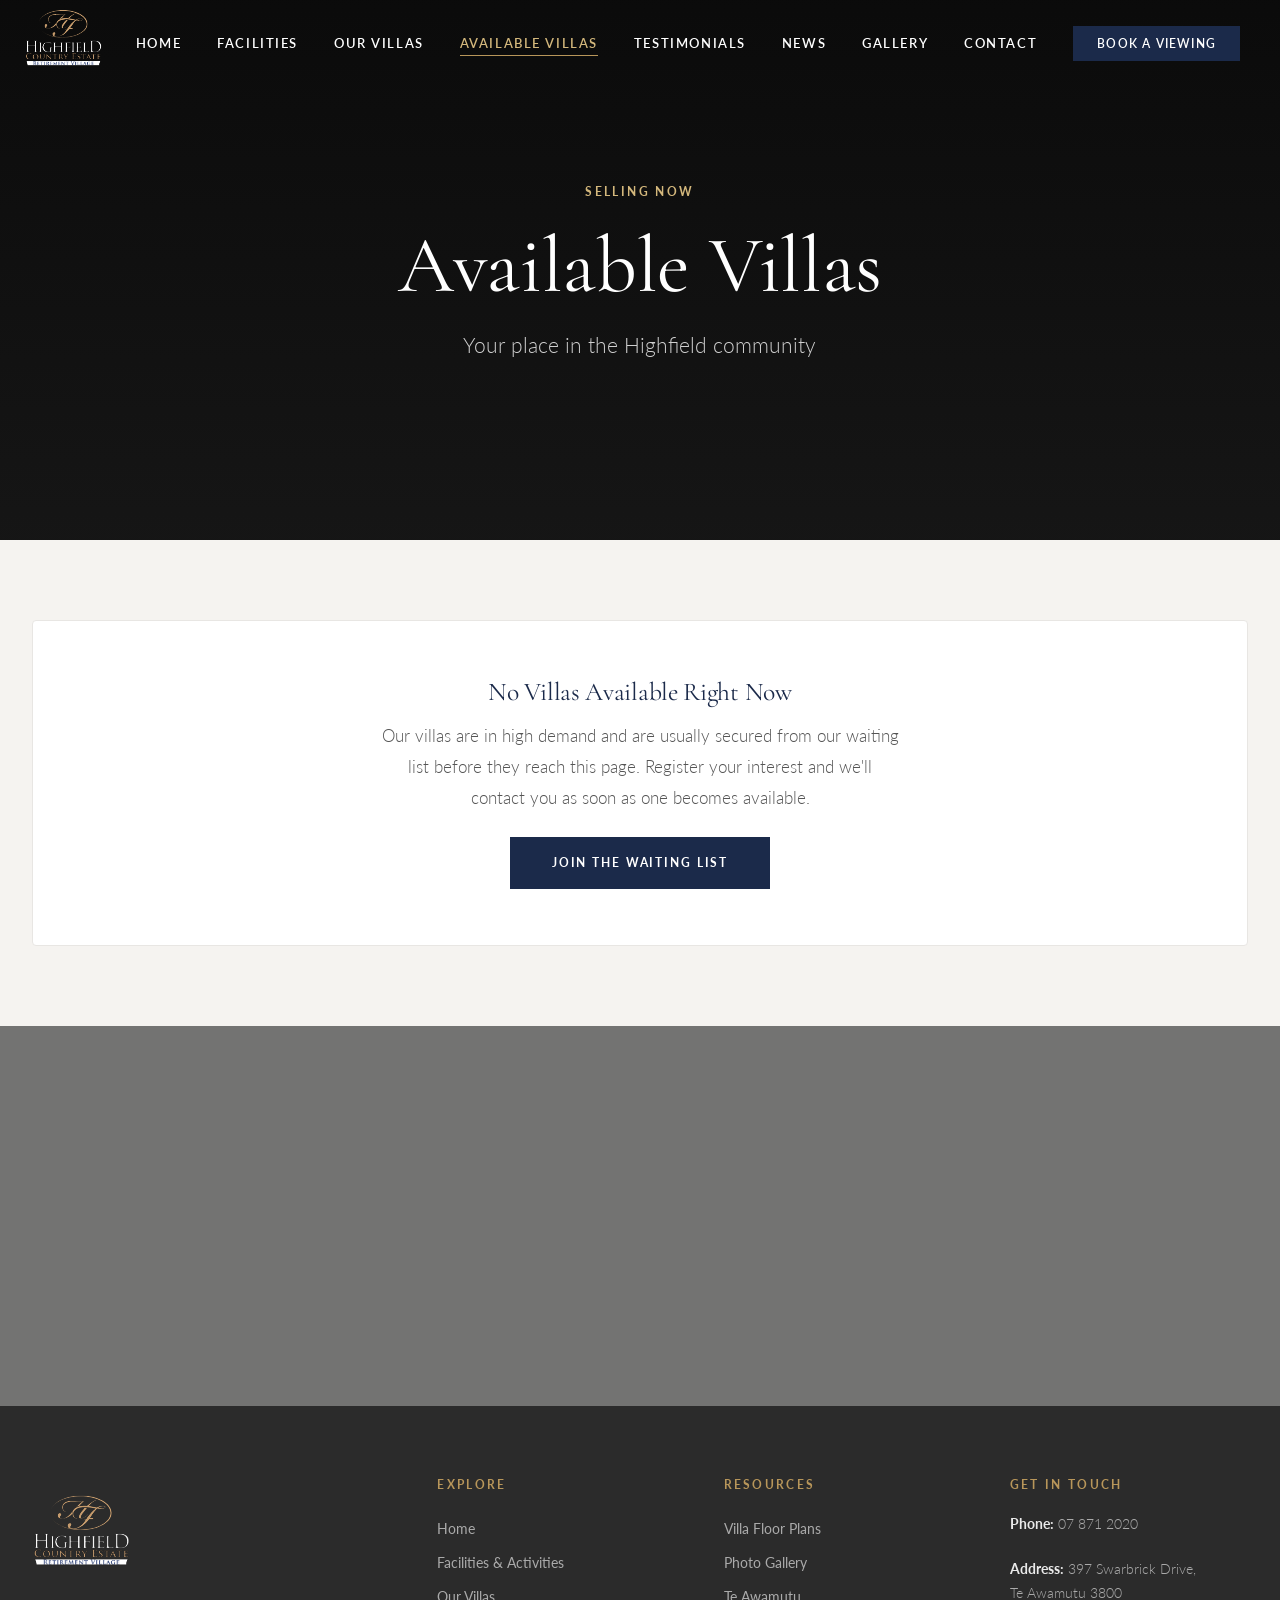
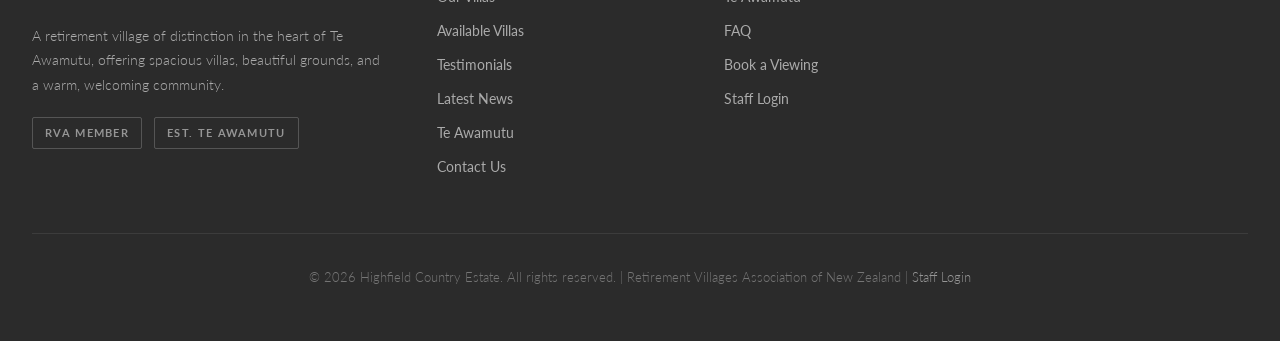
==== commit 7be310e9: "Add files via upload" ====
--- a/available-villas.html
+++ b/available-villas.html
@@ -106,12 +106,6 @@
   </footer>
 
   <!-- ===== STICKY SIDEBAR ===== -->
-  <aside class="sticky-sidebar" id="stickySidebar">
-    <button class="sidebar-close" onclick="document.getElementById('stickySidebar').style.display='none'" aria-label="Close">&times;</button>
-    <h4>Book a Viewing</h4>
-    <p>Experience Highfield for yourself</p>
-    <a href="contact.html" class="btn btn-light">Register Interest</a>
-  </aside>
 
   <script src="js/site-data.js"></script>
   <script src="js/cms.js"></script>
